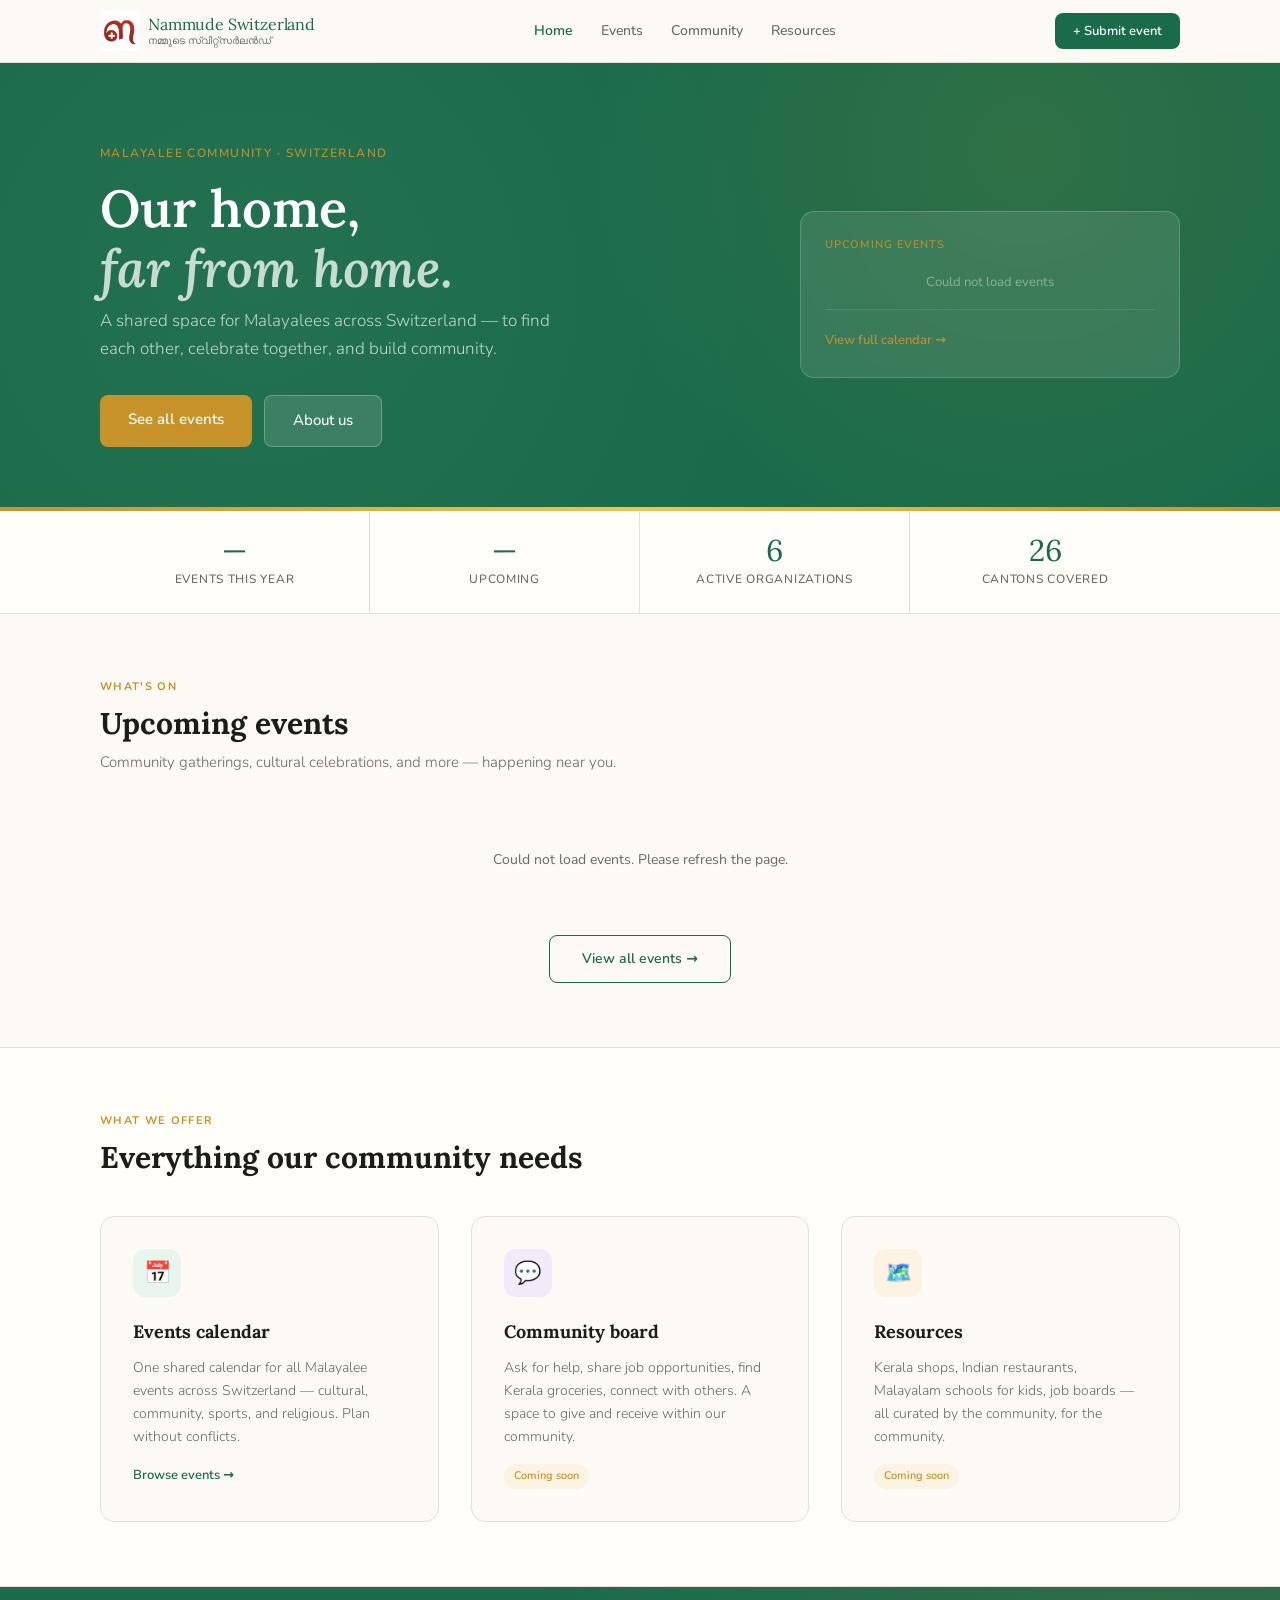
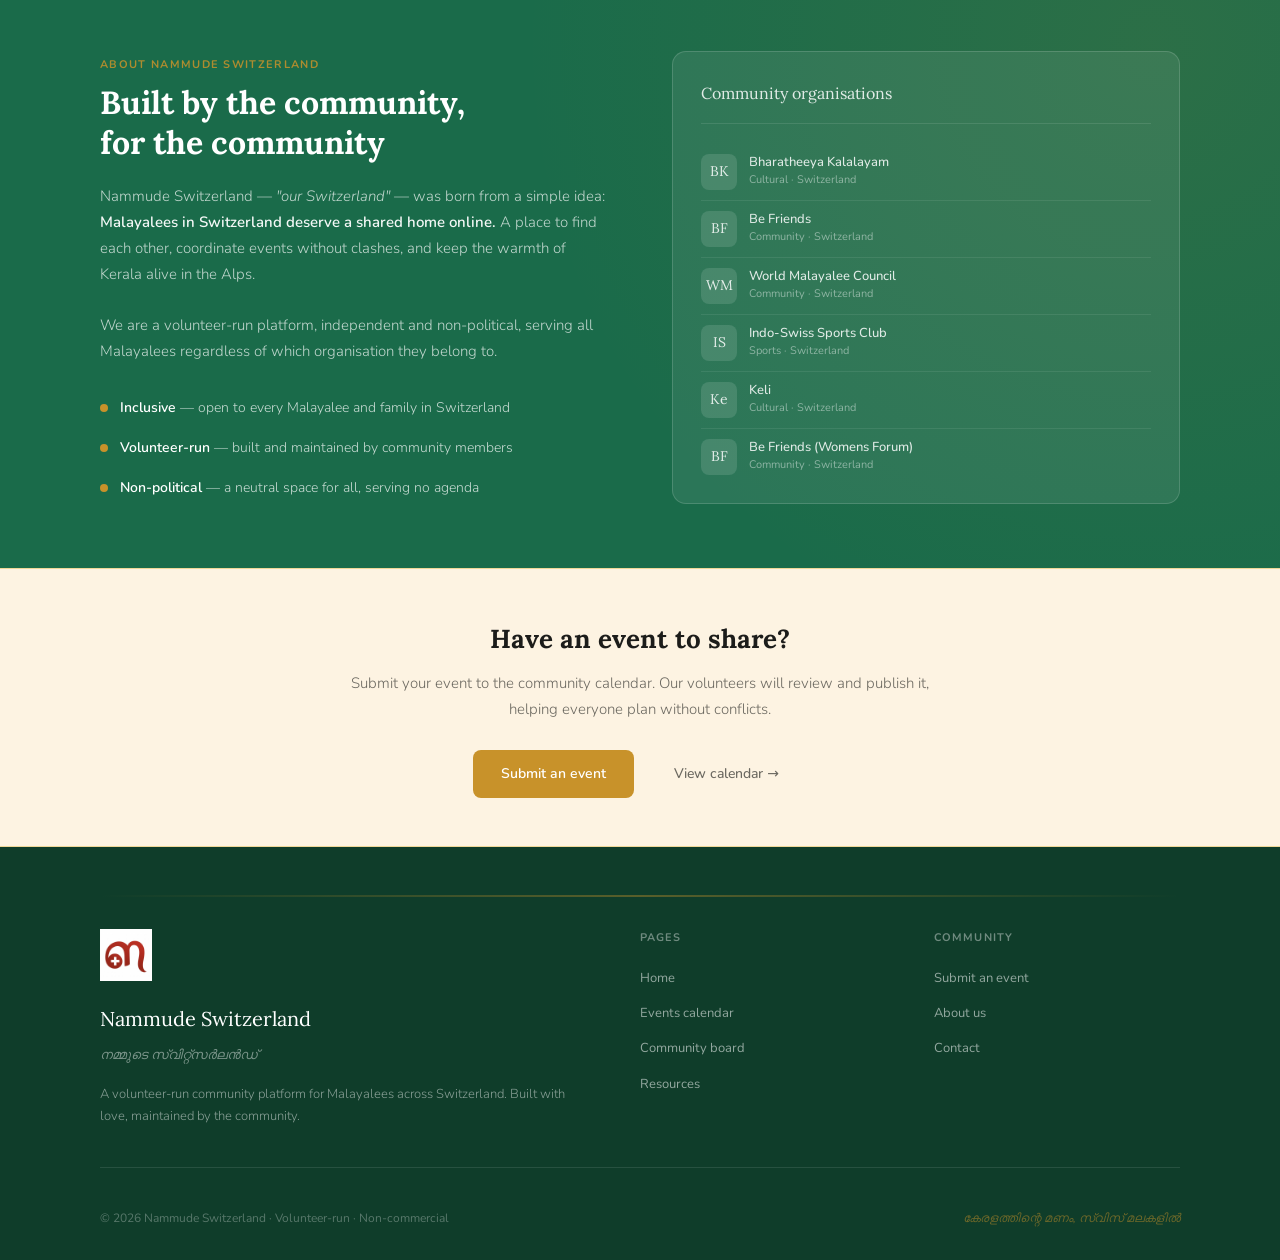
==== index.html @ fc40f3be "Add files via upload" ====
<!DOCTYPE html>
<html lang="en">
<head>
<meta charset="UTF-8">
<meta name="viewport" content="width=device-width, initial-scale=1.0">
<title>Nammude Switzerland — Malayalee Community</title>
<meta name="description" content="A shared home for Malayalees across Switzerland. Events calendar, community board and resources — all in one place.">
<meta name="keywords" content="Malayalee Switzerland, Kerala community Switzerland, Indian events Switzerland, Malayalee events Zurich, Kerala Switzerland, Nammude Switzerland">
<meta name="robots" content="index, follow">
<meta property="og:type" content="website">
<meta property="og:title" content="Nammude Switzerland — Malayalee Community">
<meta property="og:description" content="A shared home for Malayalees across Switzerland. Events, community, and resources.">
<meta property="og:image" content="logo.png">
<meta property="og:site_name" content="Nammude Switzerland">
<meta property="og:url" content="https://nammude-switzerland.netlify.app/">
<link rel="canonical" href="https://nammude-switzerland.netlify.app/">
<meta name="twitter:card" content="summary">
<meta name="twitter:title" content="Nammude Switzerland">
<meta name="twitter:description" content="A shared home for Malayalees across Switzerland.">
<meta name="twitter:image" content="logo.png">
<link rel="icon" type="image/png" href="logo.png">
<link rel="apple-touch-icon" href="logo.png">
<!-- Google tag (gtag.js) -->
<script async src="https://www.googletagmanager.com/gtag/js?id=G-9LV0D0EJVS"></script>
<script>
  window.dataLayer = window.dataLayer || [];
  function gtag(){dataLayer.push(arguments);}
  gtag('js', new Date());
  gtag('config', 'G-9LV0D0EJVS');
</script>
<link rel="preconnect" href="https://fonts.googleapis.com">
<link rel="stylesheet" href="style.css">
<script src="config.js"></script>
<style>
:root {
  --green:        #1a6b4a;
  --green-mid:    #2d9b6a;
  --green-light:  #e8f5ee;
  --green-pale:   #f2faf6;
  --gold:         #c8922a;
  --gold-light:   #fdf3e2;
  --red-kerala:   #b94040;
  --cream:        #fdfaf5;
  --warm-white:   #fffef9;
  --border:       #e4e0d8;
  --text:         #1c1c1a;
  --text-muted:   #6b6860;
  --text-light:   #9a9790;
  --serif:        'Lora', Georgia, serif;
  --sans:         'Nunito', system-ui, sans-serif;
  --shadow-sm:    0 1px 4px rgba(0,0,0,0.07);
  --shadow-md:    0 4px 16px rgba(0,0,0,0.08);
}

*, *::before, *::after { box-sizing: border-box; margin: 0; padding: 0; }

html { scroll-behavior: smooth; }

body {
  font-family: var(--sans);
  font-size: 16px;
  color: var(--text);
  background: var(--cream);
  line-height: 1.7;
  -webkit-font-smoothing: antialiased;
}

/* ── NAV ── */
/* ── HERO ── */
.hero {
  background: var(--green);
  position: relative;
  overflow: hidden;
  padding: 5rem 1.5rem 4rem;
}
.hero::before {
  content: '';
  position: absolute;
  inset: 0;
  background-image:
    radial-gradient(circle at 20% 50%, rgba(255,255,255,0.04) 0%, transparent 50%),
    radial-gradient(circle at 80% 20%, rgba(200,146,42,0.12) 0%, transparent 40%);
  pointer-events: none;
}
/* Decorative kasavu-inspired border */
.hero::after {
  content: '';
  position: absolute;
  bottom: 0; left: 0; right: 0;
  height: 4px;
  background: linear-gradient(90deg, var(--gold) 0%, #f0c060 50%, var(--gold) 100%);
}
.hero-inner {
  max-width: 1080px;
  margin: 0 auto;
  display: grid;
  grid-template-columns: 1fr 380px;
  gap: 3rem;
  align-items: center;
  position: relative;
  z-index: 1;
}
.hero-eyebrow {
  font-size: 12px;
  font-weight: 600;
  letter-spacing: 0.12em;
  text-transform: uppercase;
  color: rgba(200,146,42,0.9);
  margin-bottom: 1rem;
}
.hero-title {
  font-family: var(--serif);
  font-size: clamp(32px, 4.5vw, 52px);
  font-weight: 600;
  color: #fff;
  line-height: 1.15;
  margin-bottom: 0.5rem;
}
.hero-title em {
  font-style: italic;
  color: rgba(255,255,255,0.75);
}
.hero-subtitle {
  font-size: 17px;
  color: rgba(255,255,255,0.72);
  margin-bottom: 2rem;
  max-width: 480px;
  line-height: 1.65;
  font-weight: 300;
}
.hero-actions {
  display: flex;
  gap: 12px;
  flex-wrap: wrap;
}
.btn-primary {
  display: inline-block;
  padding: 12px 28px;
  background: var(--gold);
  color: #fff;
  font-family: var(--sans);
  font-size: 15px;
  font-weight: 600;
  border-radius: 8px;
  text-decoration: none;
  transition: background 0.15s, transform 0.1s;
}
.btn-primary:hover { background: #b07820; transform: translateY(-1px); }
.btn-ghost {
  display: inline-block;
  padding: 12px 28px;
  background: rgba(255,255,255,0.12);
  color: #fff;
  font-family: var(--sans);
  font-size: 15px;
  font-weight: 500;
  border-radius: 8px;
  text-decoration: none;
  border: 1px solid rgba(255,255,255,0.25);
  transition: background 0.15s;
}
.btn-ghost:hover { background: rgba(255,255,255,0.2); }

/* Hero upcoming events card */
.hero-card {
  background: rgba(255,255,255,0.1);
  border: 1px solid rgba(255,255,255,0.18);
  border-radius: 14px;
  padding: 1.5rem;
  backdrop-filter: blur(4px);
}
.hero-card-label {
  font-size: 11px;
  font-weight: 600;
  letter-spacing: 0.1em;
  text-transform: uppercase;
  color: rgba(200,146,42,0.85);
  margin-bottom: 1rem;
}
.mini-event {
  display: flex;
  align-items: center;
  gap: 12px;
  padding: 10px 0;
  border-bottom: 1px solid rgba(255,255,255,0.1);
}
.mini-event:last-child { border-bottom: none; padding-bottom: 0; }
.mini-event:first-of-type { padding-top: 0; }
.mini-date {
  min-width: 40px;
  text-align: center;
  background: rgba(255,255,255,0.15);
  border-radius: 7px;
  padding: 4px;
}
.mini-day {
  font-family: var(--serif);
  font-size: 18px;
  color: #fff;
  line-height: 1;
}
.mini-mon {
  font-size: 10px;
  color: rgba(255,255,255,0.6);
  text-transform: uppercase;
  letter-spacing: 0.04em;
}
.mini-info {}
.mini-name {
  font-size: 13px;
  font-weight: 600;
  color: #fff;
  line-height: 1.3;
}
.mini-org {
  font-size: 11px;
  color: rgba(255,255,255,0.55);
}
.hero-card-footer {
  margin-top: 1rem;
  padding-top: 1rem;
  border-top: 1px solid rgba(255,255,255,0.1);
}
.hero-card-footer a {
  font-size: 13px;
  color: rgba(200,146,42,0.9);
  text-decoration: none;
  font-weight: 600;
}
.hero-card-footer a:hover { color: #f0c060; }

/* ── STATS STRIP ── */
.stats-strip {
  background: var(--warm-white);
  border-bottom: 1px solid var(--border);
}
.stats-inner {
  max-width: 1080px;
  margin: 0 auto;
  display: grid;
  grid-template-columns: repeat(4, 1fr);
  text-align: center;
}
.stat-item {
  padding: 1.5rem 1rem;
  border-right: 1px solid var(--border);
}
.stat-item:last-child { border-right: none; }
.stat-n {
  font-family: var(--serif);
  font-size: 30px;
  color: var(--green);
  line-height: 1;
  margin-bottom: 4px;
}
.stat-l {
  font-size: 12px;
  color: var(--text-muted);
  text-transform: uppercase;
  letter-spacing: 0.06em;
  font-weight: 500;
}

/* ── SECTIONS ── */
.section {
  padding: 4rem 1.5rem;
}
.section-inner {
  max-width: 1080px;
  margin: 0 auto;
}
.section-header {
  margin-bottom: 2.5rem;
}
.section-eyebrow {
  font-size: 11px;
  font-weight: 700;
  letter-spacing: 0.12em;
  text-transform: uppercase;
  color: var(--gold);
  margin-bottom: 8px;
}
.section-title {
  font-family: var(--serif);
  font-size: clamp(22px, 3vw, 30px);
  color: var(--text);
  line-height: 1.25;
  margin-bottom: 8px;
}
.section-desc {
  font-size: 15px;
  color: var(--text-muted);
  max-width: 520px;
  font-weight: 300;
}

/* ── UPCOMING EVENTS ── */
.events-grid {
  display: grid;
  grid-template-columns: repeat(auto-fill, minmax(280px, 1fr));
  gap: 1rem;
  margin-bottom: 2rem;
}
.event-card {
  background: var(--warm-white);
  border: 1px solid var(--border);
  border-radius: 12px;
  padding: 1.25rem;
  display: flex;
  gap: 1rem;
  align-items: flex-start;
  text-decoration: none;
  color: inherit;
  transition: border-color 0.15s, box-shadow 0.15s, transform 0.15s;
  animation: fadeUp 0.5s ease both;
}
.event-card:hover {
  border-color: #b8d4c4;
  box-shadow: var(--shadow-md);
  transform: translateY(-2px);
}
@keyframes fadeUp {
  from { opacity: 0; transform: translateY(12px); }
  to   { opacity: 1; transform: translateY(0); }
}
.event-card:nth-child(2) { animation-delay: 0.08s; }
.event-card:nth-child(3) { animation-delay: 0.16s; }
.event-card:nth-child(4) { animation-delay: 0.24s; }
.event-card:nth-child(5) { animation-delay: 0.32s; }
.event-card:nth-child(6) { animation-delay: 0.40s; }

.ev-date-box {
  min-width: 48px;
  text-align: center;
  background: var(--green-light);
  border-radius: 8px;
  padding: 6px 4px;
}
.ev-day {
  font-family: var(--serif);
  font-size: 22px;
  color: var(--green);
  line-height: 1;
}
.ev-mon {
  font-size: 10px;
  color: var(--green);
  text-transform: uppercase;
  letter-spacing: 0.04em;
  margin-top: 2px;
  opacity: 0.75;
}
.ev-body {}
.ev-name {
  font-size: 14px;
  font-weight: 600;
  color: var(--text);
  line-height: 1.35;
  margin-bottom: 3px;
}
.ev-org {
  font-size: 12px;
  color: var(--text-muted);
  margin-bottom: 8px;
}
.ev-badge {
  display: inline-block;
  padding: 2px 8px;
  border-radius: 999px;
  font-size: 11px;
  font-weight: 500;
}
.b-community { background: #e8f5ee; color: #1a6b4a; }
.b-cultural  { background: #f2eaf8; color: #6c3483; }
.b-religious { background: #fdf3e2; color: #c8922a; }
.b-sports    { background: #e8f0f8; color: #1a5276; }
.b-holiday   { background: #fdecea; color: #c0392b; }
.b-information { background: #f4f4f2; color: #5a5a5a; }

.events-loading {
  grid-column: 1/-1;
  text-align: center;
  padding: 2rem;
  color: var(--text-muted);
  font-size: 14px;
}
.spinner {
  width: 24px; height: 24px;
  border: 2px solid var(--border);
  border-top-color: var(--green);
  border-radius: 50%;
  animation: spin 0.7s linear infinite;
  margin: 0 auto 0.75rem;
}
@keyframes spin { to { transform: rotate(360deg); } }

.view-all-wrap { text-align: center; }
.btn-outline {
  display: inline-block;
  padding: 11px 32px;
  border: 1.5px solid var(--green);
  color: var(--green);
  font-family: var(--sans);
  font-size: 14px;
  font-weight: 600;
  border-radius: 8px;
  text-decoration: none;
  transition: background 0.15s, color 0.15s;
}
.btn-outline:hover { background: var(--green); color: #fff; }

/* ── FEATURES ── */
.features-section {
  background: var(--warm-white);
  border-top: 1px solid var(--border);
  border-bottom: 1px solid var(--border);
}
.features-grid {
  display: grid;
  grid-template-columns: repeat(3, 1fr);
  gap: 2rem;
}
.feature-card {
  padding: 2rem;
  border-radius: 14px;
  background: var(--cream);
  border: 1px solid var(--border);
  transition: box-shadow 0.2s, transform 0.2s;
}
.feature-card:hover {
  box-shadow: var(--shadow-md);
  transform: translateY(-3px);
}
.feature-icon {
  width: 48px; height: 48px;
  border-radius: 12px;
  display: flex;
  align-items: center;
  justify-content: center;
  margin-bottom: 1.25rem;
  font-size: 22px;
}
.fi-green  { background: var(--green-light); }
.fi-gold   { background: var(--gold-light); }
.fi-purple { background: #f2eaf8; }
.feature-title {
  font-family: var(--serif);
  font-size: 18px;
  color: var(--text);
  margin-bottom: 8px;
}
.feature-desc {
  font-size: 14px;
  color: var(--text-muted);
  line-height: 1.65;
  font-weight: 300;
}
.feature-link {
  display: inline-block;
  margin-top: 1rem;
  font-size: 13px;
  font-weight: 600;
  color: var(--green);
  text-decoration: none;
}
.feature-link:hover { text-decoration: underline; }
.feature-tag {
  display: inline-block;
  margin-top: 1rem;
  padding: 3px 10px;
  background: var(--gold-light);
  color: var(--gold);
  border-radius: 999px;
  font-size: 11px;
  font-weight: 600;
}

/* ── ABOUT ── */
.about-section {
  background: var(--green);
  position: relative;
  overflow: hidden;
}
.about-section::before {
  content: '';
  position: absolute;
  inset: 0;
  background-image: radial-gradient(circle at 90% 10%, rgba(200,146,42,0.1) 0%, transparent 50%);
  pointer-events: none;
}
.about-inner {
  max-width: 1080px;
  margin: 0 auto;
  display: grid;
  grid-template-columns: 1fr 1fr;
  gap: 4rem;
  align-items: center;
  position: relative;
  z-index: 1;
}
.about-text .section-eyebrow { color: rgba(200,146,42,0.85); }
.about-title {
  font-family: var(--serif);
  font-size: clamp(22px, 3vw, 32px);
  color: #fff;
  line-height: 1.25;
  margin-bottom: 1.25rem;
}
.about-body {
  font-size: 15px;
  color: rgba(255,255,255,0.72);
  line-height: 1.75;
  font-weight: 300;
  margin-bottom: 2rem;
}
.about-body strong { color: rgba(255,255,255,0.95); font-weight: 600; }

/* Values */
.values-list { display: flex; flex-direction: column; gap: 1rem; }
.value-item {
  display: flex;
  gap: 12px;
  align-items: flex-start;
}
.value-dot {
  width: 8px; height: 8px;
  border-radius: 50%;
  background: var(--gold);
  margin-top: 8px;
  flex-shrink: 0;
}
.value-text {
  font-size: 14px;
  color: rgba(255,255,255,0.75);
  font-weight: 300;
}
.value-text strong { color: #fff; font-weight: 600; }

/* Orgs */
.orgs-card {
  background: rgba(255,255,255,0.08);
  border: 1px solid rgba(255,255,255,0.15);
  border-radius: 14px;
  padding: 1.75rem;
}
.orgs-title {
  font-family: var(--serif);
  font-size: 16px;
  color: rgba(255,255,255,0.85);
  margin-bottom: 1.25rem;
  padding-bottom: 1rem;
  border-bottom: 1px solid rgba(255,255,255,0.1);
}
.org-item {
  display: flex;
  align-items: center;
  gap: 12px;
  padding: 10px 0;
  border-bottom: 1px solid rgba(255,255,255,0.08);
}
.org-item:last-child { border-bottom: none; padding-bottom: 0; }
.org-initial {
  width: 36px; height: 36px;
  border-radius: 8px;
  background: rgba(255,255,255,0.12);
  display: flex;
  align-items: center;
  justify-content: center;
  font-family: var(--serif);
  font-size: 14px;
  color: rgba(255,255,255,0.85);
  flex-shrink: 0;
}
.org-name {
  font-size: 13px;
  font-weight: 500;
  color: rgba(255,255,255,0.85);
  line-height: 1.3;
}
.org-type {
  font-size: 11px;
  color: rgba(255,255,255,0.45);
}

/* ── SUBMIT CTA ── */
.cta-section {
  background: var(--gold-light);
  border-top: 1px solid #f0d898;
  border-bottom: 1px solid #f0d898;
  padding: 3rem 1.5rem;
  text-align: center;
}
.cta-inner { max-width: 600px; margin: 0 auto; }
.cta-title {
  font-family: var(--serif);
  font-size: clamp(20px, 2.5vw, 26px);
  color: var(--text);
  margin-bottom: 10px;
}
.cta-desc {
  font-size: 15px;
  color: var(--text-muted);
  margin-bottom: 1.75rem;
  font-weight: 300;
}
.cta-actions { display: flex; gap: 12px; justify-content: center; flex-wrap: wrap; }
.btn-gold {
  display: inline-block;
  padding: 12px 28px;
  background: var(--gold);
  color: #fff;
  font-size: 14px;
  font-weight: 600;
  border-radius: 8px;
  text-decoration: none;
  transition: background 0.15s;
}
.btn-gold:hover { background: #b07820; }
.btn-text {
  display: inline-flex;
  align-items: center;
  padding: 12px 28px;
  color: var(--text-muted);
  font-size: 14px;
  font-weight: 500;
  text-decoration: none;
  border-radius: 8px;
  transition: color 0.15s;
}
.btn-text:hover { color: var(--green); }

/* ── FOOTER ── */
.footer {
  background: #0f3d2a;
  color: rgba(255,255,255,0.6);
  padding: 3rem 1.5rem 2rem;
}
.footer-inner {
  max-width: 1080px;
  margin: 0 auto;
}
.footer-top {
  display: grid;
  grid-template-columns: 2fr 1fr 1fr;
  gap: 3rem;
  margin-bottom: 2.5rem;
  padding-bottom: 2.5rem;
  border-bottom: 1px solid rgba(255,255,255,0.1);
}
.footer-brand-name {
  font-family: var(--serif);
  font-size: 20px;
  color: #fff;
  margin-bottom: 8px;
}
.footer-brand-tagline {
  font-size: 13px;
  color: rgba(255,255,255,0.45);
  font-weight: 300;
  margin-bottom: 1rem;
  font-style: italic;
}
.footer-brand-desc {
  font-size: 13px;
  color: rgba(255,255,255,0.5);
  line-height: 1.7;
  font-weight: 300;
}
.footer-col-title {
  font-size: 11px;
  font-weight: 700;
  letter-spacing: 0.1em;
  text-transform: uppercase;
  color: rgba(255,255,255,0.4);
  margin-bottom: 1rem;
}
.footer-links { list-style: none; }
.footer-links li { margin-bottom: 8px; }
.footer-links a {
  font-size: 13px;
  color: rgba(255,255,255,0.55);
  text-decoration: none;
  transition: color 0.15s;
}
.footer-links a:hover { color: #fff; }
.footer-bottom {
  display: flex;
  align-items: center;
  justify-content: space-between;
  flex-wrap: wrap;
  gap: 1rem;
}
.footer-copy { font-size: 12px; color: rgba(255,255,255,0.3); }
.footer-gold-line {
  height: 2px;
  background: linear-gradient(90deg, transparent, var(--gold), transparent);
  margin-bottom: 2rem;
  opacity: 0.4;
}
.kasavu-text {
  font-size: 12px;
  color: rgba(200,146,42,0.5);
  font-style: italic;
}

/* ── RESPONSIVE ── */
@media (max-width: 860px) {
  .hero-inner { grid-template-columns: 1fr; }
  .hero-card { display: none; }
  .features-grid { grid-template-columns: 1fr; gap: 1rem; }
  .about-inner { grid-template-columns: 1fr; gap: 2rem; }
  .footer-top { grid-template-columns: 1fr 1fr; }
  .stats-inner { grid-template-columns: repeat(2,1fr); }
  .stat-item:nth-child(2) { border-right: none; }
  .stat-item:nth-child(3) { border-top: 1px solid var(--border); }
  .stat-item:nth-child(4) { border-top: 1px solid var(--border); border-right: none; }
  .events-grid { grid-template-columns: 1fr; }
}

@media (max-width: 560px) {
  /* Nav */
  .nav-links { display: none; }
  .nav-brand-sub { display: none; }
  .nav-cta { padding: 6px 12px; font-size: 12px; }

  /* Hero */
  .hero { padding: 3rem 1rem 2.5rem; }
  .hero-title { font-size: 30px; }
  .hero-subtitle { font-size: 15px; }
  .hero-actions { flex-direction: column; }
  .btn-primary, .btn-ghost { text-align: center; }

  /* Stats */
  .stats-inner { grid-template-columns: repeat(2,1fr); }

  /* Section padding */
  .section { padding: 2.5rem 1rem; }
  .section-title { font-size: 22px; }

  /* Features */
  .feature-card { padding: 1.25rem; }

  /* About */
  .about-section { padding: 2.5rem 1rem; }
  .about-title { font-size: 22px; }
  .orgs-card { padding: 1.25rem; }

  /* CTA */
  .cta-section { padding: 2rem 1rem; }
  .cta-actions { flex-direction: column; align-items: stretch; text-align: center; }

  /* Footer */
  .footer-top { grid-template-columns: 1fr; gap: 1.5rem; }
  .footer { padding: 2rem 1rem 1.5rem; }
  .footer-bottom { flex-direction: column; text-align: center; gap: 0.5rem; }

  /* Event cards on home */
  .event-card { padding: 0.85rem; }
  .ev-day { font-size: 18px; }

  /* Nav brand */
  .nav-brand-main { font-size: 15px; }
}

@media (max-width: 400px) {
  .hero-title { font-size: 26px; }
  .stat-n { font-size: 24px; }
}
</style>
</head>
<body>

<!-- Nav -->
<nav class="nav">
  <div class="nav-inner">
    <a href="index.html" class="nav-brand">
      <img src="logo.png" alt="Nammude Switzerland" class="nav-logo">
      <div class="nav-brand-text">
        <span class="nav-brand-main">Nammude Switzerland</span>
        <span class="nav-brand-sub">നമ്മുടെ സ്വിറ്റ്സർലൻഡ്</span>
      </div>
    </a>
    <ul class="nav-links">
      <li><a href="index.html" class="active">Home</a></li>
      <li><a href="malayalee-ch-events.html">Events</a></li>
      <li><a href="#">Community</a></li>
      <li><a href="#">Resources</a></li>
    </ul>
    <a href="malayalee-ch-events.html" class="nav-cta">+ Submit event</a>
  </div>
</nav>

<!-- Hero -->
<section class="hero">
  <div class="hero-inner">
    <div class="hero-text">
      <div class="hero-eyebrow">Malayalee Community · Switzerland</div>
      <h1 class="hero-title">Our home,<br><em>far from home.</em></h1>
      <p class="hero-subtitle">A shared space for Malayalees across Switzerland — to find each other, celebrate together, and build community.</p>
      <div class="hero-actions">
        <a href="malayalee-ch-events.html" class="btn-primary">See all events</a>
        <a href="#about" class="btn-ghost">About us</a>
      </div>
    </div>
    <div class="hero-card">
      <div class="hero-card-label">Upcoming events</div>
      <div id="hero-events">
        <div style="text-align:center;padding:1rem 0;">
          <div class="spinner" style="border-color:rgba(255,255,255,0.2);border-top-color:rgba(255,255,255,0.8);"></div>
        </div>
      </div>
      <div class="hero-card-footer">
        <a href="malayalee-ch-events.html">View full calendar →</a>
      </div>
    </div>
  </div>
</section>

<!-- Stats -->
<div class="stats-strip">
  <div class="stats-inner">
    <div class="stat-item">
      <div class="stat-n" id="s-total">—</div>
      <div class="stat-l">Events this year</div>
    </div>
    <div class="stat-item">
      <div class="stat-n" id="s-upcoming">—</div>
      <div class="stat-l">Upcoming</div>
    </div>
    <div class="stat-item">
      <div class="stat-n">6</div>
      <div class="stat-l">Active organizations</div>
    </div>
    <div class="stat-item">
      <div class="stat-n">26</div>
      <div class="stat-l">Cantons covered</div>
    </div>
  </div>
</div>

<!-- Upcoming Events -->
<section class="section">
  <div class="section-inner">
    <div class="section-header">
      <div class="section-eyebrow">What's on</div>
      <h2 class="section-title">Upcoming events</h2>
      <p class="section-desc">Community gatherings, cultural celebrations, and more — happening near you.</p>
    </div>
    <div class="events-grid" id="events-grid">
      <div class="events-loading">
        <div class="spinner"></div>
        Loading events…
      </div>
    </div>
    <div class="view-all-wrap">
      <a href="malayalee-ch-events.html" class="btn-outline">View all events →</a>
    </div>
  </div>
</section>

<!-- Features -->
<section class="section features-section">
  <div class="section-inner">
    <div class="section-header">
      <div class="section-eyebrow">What we offer</div>
      <h2 class="section-title">Everything our community needs</h2>
    </div>
    <div class="features-grid">
      <div class="feature-card">
        <div class="feature-icon fi-green">📅</div>
        <h3 class="feature-title">Events calendar</h3>
        <p class="feature-desc">One shared calendar for all Malayalee events across Switzerland — cultural, community, sports, and religious. Plan without conflicts.</p>
        <a href="malayalee-ch-events.html" class="feature-link">Browse events →</a>
      </div>
      <div class="feature-card">
        <div class="feature-icon fi-purple">💬</div>
        <h3 class="feature-title">Community board</h3>
        <p class="feature-desc">Ask for help, share job opportunities, find Kerala groceries, connect with others. A space to give and receive within our community.</p>
        <span class="feature-tag">Coming soon</span>
      </div>
      <div class="feature-card">
        <div class="feature-icon fi-gold">🗺️</div>
        <h3 class="feature-title">Resources</h3>
        <p class="feature-desc">Kerala shops, Indian restaurants, Malayalam schools for kids, job boards — all curated by the community, for the community.</p>
        <span class="feature-tag">Coming soon</span>
      </div>
    </div>
  </div>
</section>

<!-- About -->
<section class="section about-section" id="about">
  <div class="about-inner">
    <div class="about-text">
      <div class="section-eyebrow">About Nammude Switzerland</div>
      <h2 class="about-title">Built by the community,<br>for the community</h2>
      <p class="about-body">
        Nammude Switzerland — <em>"our Switzerland"</em> — was born from a simple idea: <strong>Malayalees in Switzerland deserve a shared home online.</strong> A place to find each other, coordinate events without clashes, and keep the warmth of Kerala alive in the Alps.
      </p>
      <p class="about-body" style="margin-top:-0.5rem;">
        We are a volunteer-run platform, independent and non-political, serving all Malayalees regardless of which organisation they belong to.
      </p>
      <div class="values-list">
        <div class="value-item">
          <div class="value-dot"></div>
          <div class="value-text"><strong>Inclusive</strong> — open to every Malayalee and family in Switzerland</div>
        </div>
        <div class="value-item">
          <div class="value-dot"></div>
          <div class="value-text"><strong>Volunteer-run</strong> — built and maintained by community members</div>
        </div>
        <div class="value-item">
          <div class="value-dot"></div>
          <div class="value-text"><strong>Non-political</strong> — a neutral space for all, serving no agenda</div>
        </div>
      </div>
    </div>
    <div class="orgs-card">
      <div class="orgs-title">Community organisations</div>
      <div class="org-item">
        <div class="org-initial">BK</div>
        <div>
          <div class="org-name">Bharatheeya Kalalayam</div>
          <div class="org-type">Cultural · Switzerland</div>
        </div>
      </div>
      <div class="org-item">
        <div class="org-initial">BF</div>
        <div>
          <div class="org-name">Be Friends</div>
          <div class="org-type">Community · Switzerland</div>
        </div>
      </div>
      <div class="org-item">
        <div class="org-initial">WM</div>
        <div>
          <div class="org-name">World Malayalee Council</div>
          <div class="org-type">Community · Switzerland</div>
        </div>
      </div>
      <div class="org-item">
        <div class="org-initial">IS</div>
        <div>
          <div class="org-name">Indo-Swiss Sports Club</div>
          <div class="org-type">Sports · Switzerland</div>
        </div>
      </div>
      <div class="org-item">
        <div class="org-initial">Ke</div>
        <div>
          <div class="org-name">Keli</div>
          <div class="org-type">Cultural · Switzerland</div>
        </div>
      </div>
      <div class="org-item">
        <div class="org-initial">BF</div>
        <div>
          <div class="org-name">Be Friends (Womens Forum)</div>
          <div class="org-type">Community · Switzerland</div>
        </div>
      </div>
    </div>
  </div>
</section>

<!-- Submit CTA -->
<section class="cta-section">
  <div class="cta-inner">
    <h2 class="cta-title">Have an event to share?</h2>
    <p class="cta-desc">Submit your event to the community calendar. Our volunteers will review and publish it, helping everyone plan without conflicts.</p>
    <div class="cta-actions">
      <a href="malayalee-ch-events.html" class="btn-gold">Submit an event</a>
      <a href="malayalee-ch-events.html" class="btn-text">View calendar →</a>
    </div>
  </div>
</section>

<!-- Footer -->
<footer class="footer">
  <div class="footer-inner">
    <div class="footer-gold-line"></div>
    <div class="footer-top">
      <div>
        <img src="logo.png" alt="Nammude Switzerland" class="footer-logo">
        <div class="footer-brand-name">Nammude Switzerland</div>
        <div class="footer-brand-tagline">നമ്മുടെ സ്വിറ്റ്സർലൻഡ്</div>
        <p class="footer-brand-desc">A volunteer-run community platform for Malayalees across Switzerland. Built with love, maintained by the community.</p>
      </div>
      <div>
        <div class="footer-col-title">Pages</div>
        <ul class="footer-links">
          <li><a href="index.html">Home</a></li>
          <li><a href="malayalee-ch-events.html">Events calendar</a></li>
          <li><a href="#">Community board</a></li>
          <li><a href="#">Resources</a></li>
        </ul>
      </div>
      <div>
        <div class="footer-col-title">Community</div>
        <ul class="footer-links">
          <li><a href="malayalee-ch-events.html">Submit an event</a></li>
          <li><a href="#about">About us</a></li>
          <li><a href="#">Contact</a></li>
        </ul>
      </div>
    </div>
    <div class="footer-bottom">
      <span class="footer-copy">© 2026 Nammude Switzerland · Volunteer-run · Non-commercial</span>
      <span class="kasavu-text">കേരളത്തിന്റെ മണം, സ്വിസ് മലകളിൽ</span>
    </div>
  </div>
</footer>

<script>
const SHEET_ID   = CONFIG.SHEET_ID;
const SHEET_NAME = CONFIG.SHEET_NAME;
const CSV_URL    = `https://docs.google.com/spreadsheets/d/${SHEET_ID}/export?format=csv&sheet=${encodeURIComponent(SHEET_NAME)}`;
const TODAY      = new Date().toISOString().split('T')[0];
const THIS_YEAR  = new Date().getFullYear().toString();

const CAT_CLASS = {
  Holiday:'b-holiday', Community:'b-community', Cultural:'b-cultural',
  Religious:'b-religious', Sports:'b-sports', Information:'b-information'
};
const MONTHS = ['Jan','Feb','Mar','Apr','May','Jun','Jul','Aug','Sep','Oct','Nov','Dec'];

function parseDate(str) {
  if (!str) return '';
  const p = str.trim().split('.');
  if (p.length === 3) return `${p[2]}-${p[1].padStart(2,'0')}-${p[0].padStart(2,'0')}`;
  return str.trim();
}
function parseCSV(text) {
  const lines = text.trim().split('\n');
  const headers = splitLine(lines[0]);
  return lines.slice(1).map(line => {
    const vals = splitLine(line);
    const obj = {};
    headers.forEach((h,i) => obj[h.replace(/^"|"$/g,'').trim()] = (vals[i]||'').replace(/^"|"$/g,'').trim());
    return obj;
  });
}
function splitLine(line) {
  const r=[]; let c='',q=false;
  for(let i=0;i<line.length;i++){
    if(line[i]==='"'){q=!q;}
    else if(line[i]===','&&!q){r.push(c);c='';}
    else{c+=line[i];}
  }
  r.push(c); return r;
}

async function loadEvents() {
  try {
    const res  = await fetch(CSV_URL);
    const text = await res.text();
    const rows = parseCSV(text);
    const events = rows.map(r => {
      const start = parseDate(r['Start Date']);
      if (!start) return null;
      return {
        start,
        year:  start.split('-')[0],
        cat:   r['Category'] || '',
        org:   r['Organizer / Org Name'] || '',
        name:  r['Event Name'] || '',
        type:  r['Type'] || '',
        vis:   r['Visibility'] || 'Public',
      };
    }).filter(Boolean);

    const thisYear  = events.filter(e => e.year === THIS_YEAR);
    const upcoming  = thisYear.filter(e => e.start >= TODAY && e.cat !== 'Holiday').slice(0, 6);

    // Stats
    document.getElementById('s-total').textContent    = thisYear.length;
    document.getElementById('s-upcoming').textContent = thisYear.filter(e => e.start >= TODAY).length;

    // Hero card (next 4)
    const heroEvs = upcoming.slice(0, 3);
    document.getElementById('hero-events').innerHTML = heroEvs.length
      ? heroEvs.map(e => {
          const d = new Date(e.start+'T00:00:00');
          return `<div class="mini-event">
            <div class="mini-date">
              <div class="mini-day">${d.getDate()}</div>
              <div class="mini-mon">${MONTHS[d.getMonth()]}</div>
            </div>
            <div class="mini-info">
              <div class="mini-name">${e.name}</div>
              <div class="mini-org">${e.org||e.type}</div>
            </div>
          </div>`;
        }).join('')
      : '<p style="font-size:13px;color:rgba(255,255,255,0.5);text-align:center;padding:1rem 0;">No upcoming events</p>';

    // Events grid (next 6)
    document.getElementById('events-grid').innerHTML = upcoming.length
      ? upcoming.map((e,i) => {
          const d = new Date(e.start+'T00:00:00');
          const orgLabel = e.org || e.type;
          return `<a href="malayalee-ch-events.html" class="event-card" style="animation-delay:${i*0.08}s">
            <div class="ev-date-box">
              <div class="ev-day">${d.getDate()}</div>
              <div class="ev-mon">${MONTHS[d.getMonth()]}</div>
            </div>
            <div class="ev-body">
              <div class="ev-name">${e.name}</div>
              <div class="ev-org">${orgLabel}</div>
              <span class="ev-badge ${CAT_CLASS[e.cat]||'b-information'}">${e.cat}</span>
            </div>
          </a>`;
        }).join('')
      : '<p style="color:var(--text-muted);font-size:14px;grid-column:1/-1;text-align:center;padding:2rem;">No upcoming events found.</p>';

  } catch(err) {
    document.getElementById('events-grid').innerHTML =
      '<p style="color:var(--text-muted);font-size:14px;grid-column:1/-1;text-align:center;padding:2rem;">Could not load events. Please refresh the page.</p>';
    document.getElementById('hero-events').innerHTML =
      '<p style="font-size:13px;color:rgba(255,255,255,0.4);text-align:center;">Could not load events</p>';
  }
}

loadEvents();
</script>
</body>
</html>
---- style.css ----
/* ─── Nammude Switzerland — Shared Styles ──────────────────────────────────── */

@import url('https://fonts.googleapis.com/css2?family=Lora:ital,wght@0,400;0,600;1,400&family=Nunito:wght@300;400;500;600&display=swap');

:root {
  /* ── Brand colors ── */
  --green:        #1a6b4a;
  --green-mid:    #2d9b6a;
  --green-light:  #e8f5ee;
  --green-pale:   #f2faf6;
  --gold:         #c8922a;
  --gold-light:   #fdf3e2;

  /* ── Neutrals ── */
  --cream:        #fdfaf5;
  --warm-white:   #fffef9;
  --border:       #e4e0d8;
  --text:         #1c1c1a;
  --text-muted:   #6b6860;
  --text-light:   #9a9790;

  /* ── Semantic badge colors ── */
  --purple:       #6c3483;
  --purple-light: #f2eaf8;
  --blue:         #1a5276;
  --blue-light:   #e8f0f8;
  --red:          #c0392b;
  --red-light:    #fdecea;
  --gray:         #5a5a5a;
  --gray-light:   #f4f4f2;

  /* ── Typography ── */
  --serif:        'Lora', Georgia, serif;
  --sans:         'Nunito', system-ui, sans-serif;

  /* ── Layout ── */
  --radius:       10px;
  --shadow-sm:    0 1px 4px rgba(0,0,0,0.07);
  --shadow-md:    0 4px 16px rgba(0,0,0,0.08);
}

/* ── Base reset ── */
*, *::before, *::after { box-sizing: border-box; margin: 0; padding: 0; }
html { scroll-behavior: smooth; }
body {
  font-family: var(--sans);
  font-size: 15px;
  color: var(--text);
  background: var(--cream);
  line-height: 1.7;
  -webkit-font-smoothing: antialiased;
}
a { text-decoration: none; color: inherit; }

/* ── Shared nav ── */
.nav {
  position: sticky; top: 0; z-index: 50;
  background: rgba(253,250,245,0.96);
  backdrop-filter: blur(8px);
  border-bottom: 1px solid var(--border);
  padding: 0 1.5rem;
}
.nav-inner {
  max-width: 1080px; margin: 0 auto;
  height: 62px;
  display: flex;
  align-items: center;
  justify-content: space-between;
  gap: 1.5rem;
  flex-wrap: nowrap;
}
.nav-logo {
  height: 40px;
  width: 40px;
  object-fit: contain;
  display: block;
  flex-shrink: 0;
}
.nav-brand {
  display: flex;
  align-items: center;
  gap: 8px;
  text-decoration: none;
  flex-shrink: 0;
}
.nav-brand-text {
  display: flex;
  flex-direction: column;
  justify-content: center;
  gap: 0;
}
.nav-brand-main {
  font-family: var(--serif);
  font-size: 16px;
  color: var(--green);
  letter-spacing: -0.01em;
  line-height: 1.2;
  white-space: nowrap;
}
.nav-brand-sub {
  font-size: 10px;
  color: var(--text-muted);
  font-weight: 300;
  line-height: 1.2;
  white-space: nowrap;
}
.nav-links { display: flex; gap: 2px; list-style: none; }
.nav-links a {
  display: block; padding: 6px 13px;
  font-size: 14px; font-weight: 500;
  color: var(--text-muted);
  border-radius: 6px;
  transition: background 0.15s, color 0.15s;
}
.nav-links a:hover { background: var(--green-light); color: var(--green); }
.nav-links a.active { color: var(--green); font-weight: 600; }
.nav-cta {
  display: inline-block; padding: 7px 18px;
  background: var(--green); color: #fff !important;
  border-radius: 8px; font-size: 13px; font-weight: 600;
  border: none; cursor: pointer;
  transition: background 0.15s;
}
.nav-cta:hover { background: var(--green-mid) !important; color: #fff; }

/* ── Shared footer ── */
.site-footer {
  background: #0f3d2a;
  border-top: 3px solid var(--green);
  padding: 2.5rem 1.5rem 2rem;
  color: rgba(255,255,255,0.5);
  font-size: 13px;
}
.footer-inner { max-width: 1080px; margin: 0 auto; }
.footer-top {
  display: grid; grid-template-columns: 2fr 1fr 1fr;
  gap: 3rem; margin-bottom: 2rem;
  padding-bottom: 2rem;
  border-bottom: 1px solid rgba(255,255,255,0.1);
}
.footer-logo { height: 52px; width: auto; margin-bottom: 12px; }
.footer-brand-name { font-family: var(--serif); font-size: 18px; color: #fff; margin-bottom: 4px; }
.footer-brand-tagline { font-size: 13px; color: rgba(255,255,255,0.4); font-weight: 300; font-style: italic; margin-bottom: 10px; }
.footer-brand-desc { font-size: 13px; color: rgba(255,255,255,0.45); line-height: 1.7; font-weight: 300; }
.footer-col-title { font-size: 11px; font-weight: 700; letter-spacing: 0.1em; text-transform: uppercase; color: rgba(255,255,255,0.35); margin-bottom: 1rem; }
.footer-links { list-style: none; }
.footer-links li { margin-bottom: 8px; }
.footer-links a { font-size: 13px; color: rgba(255,255,255,0.5); transition: color 0.15s; }
.footer-links a:hover { color: #fff; }
.footer-bottom { display: flex; align-items: center; justify-content: space-between; flex-wrap: wrap; gap: 1rem; }
.footer-copy { font-size: 12px; color: rgba(255,255,255,0.25); }
.footer-tagline { font-size: 12px; color: rgba(200,146,42,0.5); font-style: italic; }

/* ── Shared badges ── */
.badge { display: inline-block; padding: 2px 8px; border-radius: 999px; font-size: 11px; font-weight: 500; }
.b-holiday     { background: #fdecea;   color: #c0392b; }
.b-community   { background: #e8f5ee;   color: #1a6b4a; }
.b-cultural    { background: #f2eaf8;   color: #6c3483; }
.b-religious   { background: #fdf3e2;   color: #c8922a; }
.b-sports      { background: #e8f0f8;   color: #1a5276; }
.b-information { background: #f4f4f2;   color: #5a5a5a; }
.b-public      { background: #e8f5ee;   color: #1a6b4a; }
.b-members     { background: #f2eaf8;   color: #6c3483; }
.b-private     { background: #fdf3e2;   color: #c8922a; }
.b-govt        { background: #e8f0f8;   color: #1a5276; }
.b-multiday    { background: #fff3cd;   color: #856404; }

/* ── Shared spinner & animations ── */
.spinner {
  width: 26px; height: 26px;
  border: 2.5px solid var(--border);
  border-top-color: var(--green);
  border-radius: 50%;
  animation: spin 0.7s linear infinite;
  margin: 0 auto 0.75rem;
}
@keyframes spin { to { transform: rotate(360deg); } }
@keyframes fadeUp {
  from { opacity: 0; transform: translateY(10px); }
  to   { opacity: 1; transform: translateY(0); }
}

/* ── Responsive nav & footer ── */
@media (max-width: 860px) {
  .footer-top { grid-template-columns: 1fr 1fr; }
}
@media (max-width: 600px) {
  .nav-links { display: none; }
  .nav-brand-sub { display: none; }
  .nav-cta { padding: 6px 12px; font-size: 12px; }
  .nav-brand-main { font-size: 15px; }
  .footer-top { grid-template-columns: 1fr; gap: 1.5rem; }
  .footer-bottom { flex-direction: column; text-align: center; }
}
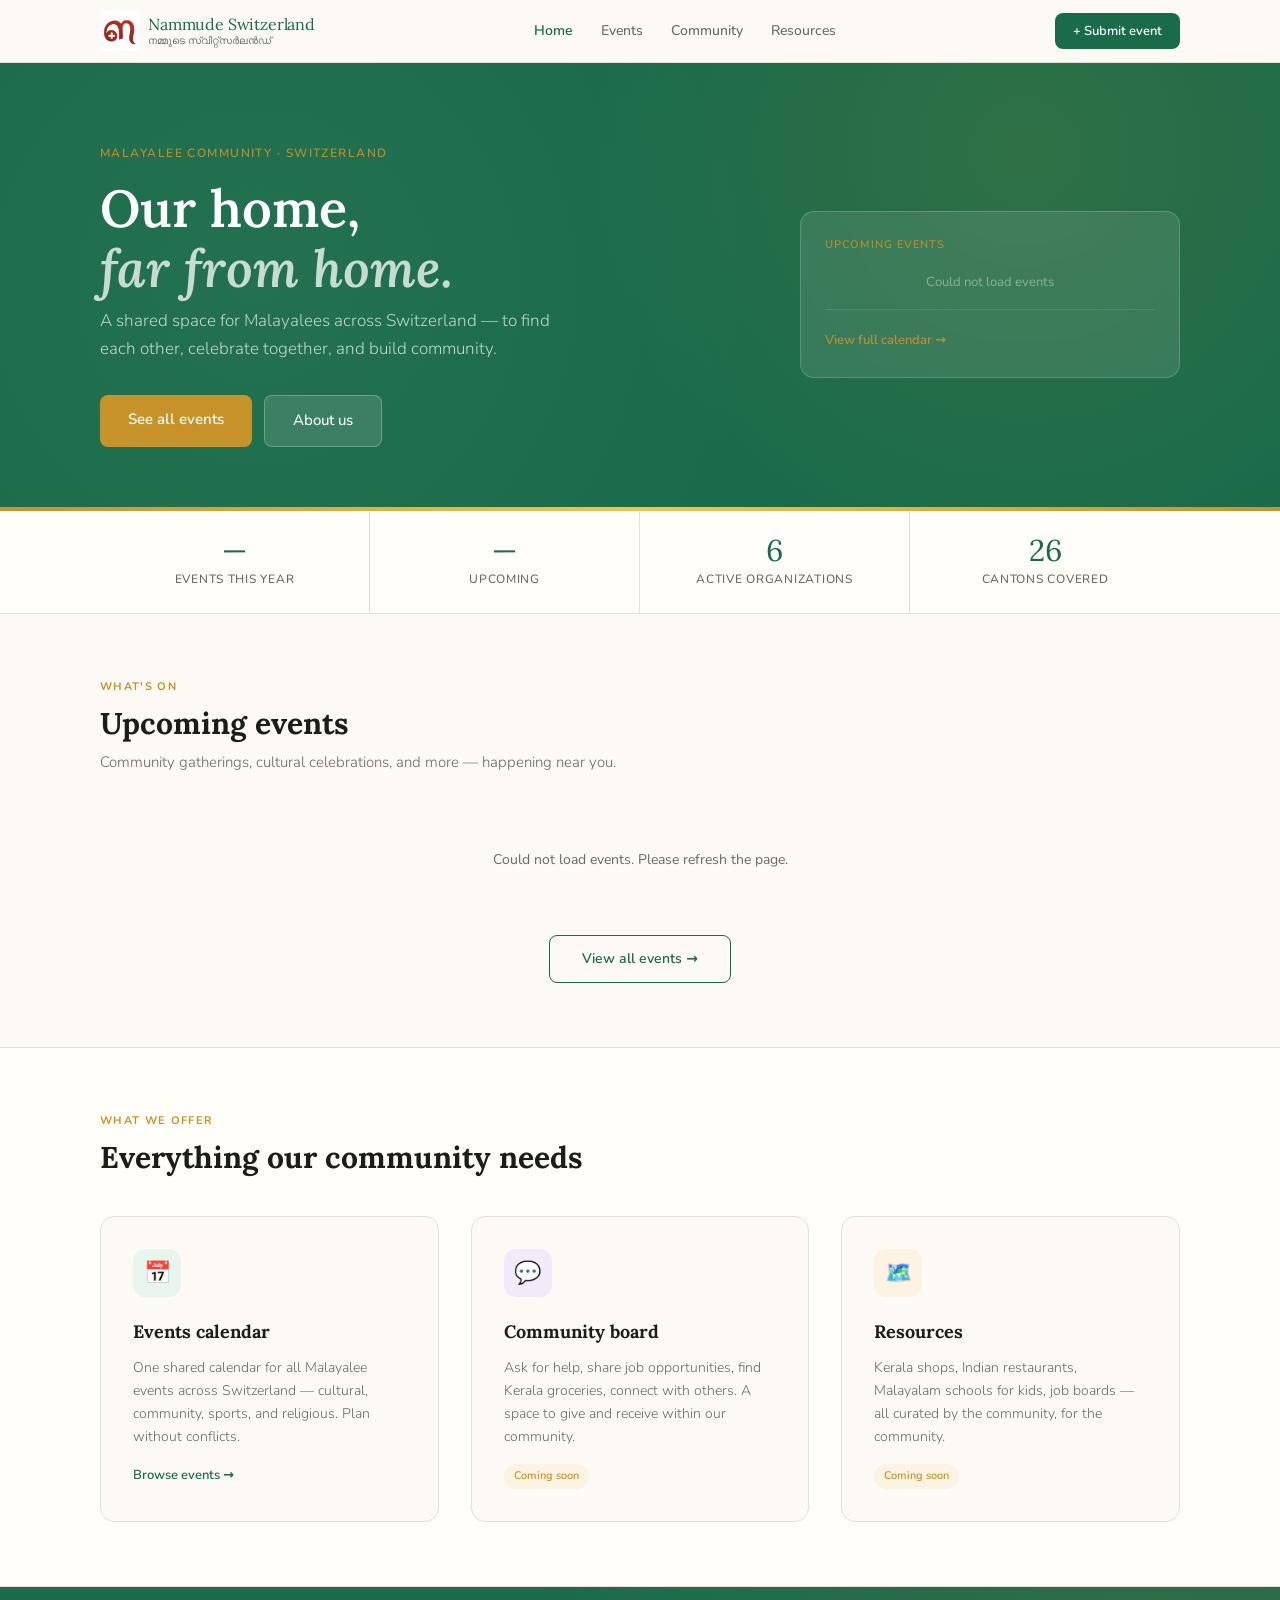
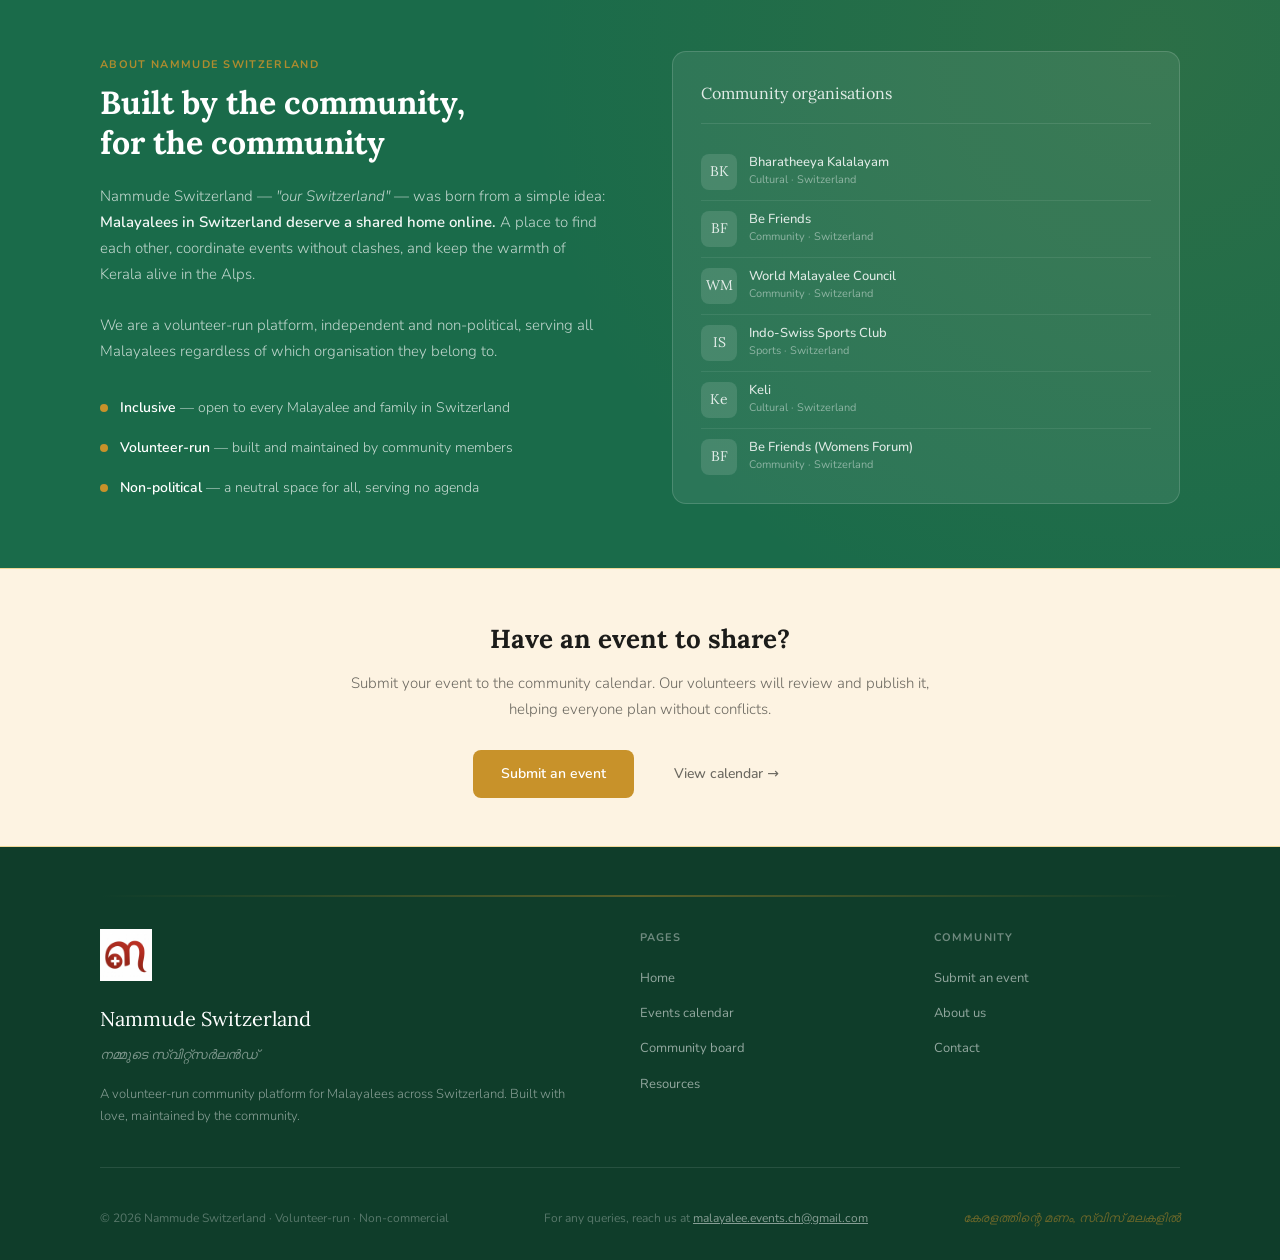
==== commit cc796259: "Add files via upload added email in footer" ====
--- a/index.html
+++ b/index.html
@@ -1006,6 +1006,7 @@
     </div>
     <div class="footer-bottom">
       <span class="footer-copy">© 2026 Nammude Switzerland · Volunteer-run · Non-commercial</span>
+      <span class="footer-copy">For any queries, reach us at <a href="mailto:malayalee.events.ch@gmail.com" style="color:rgba(255,255,255,0.5);text-decoration:underline;">malayalee.events.ch@gmail.com</a></span>
       <span class="kasavu-text">കേരളത്തിന്റെ മണം, സ്വിസ് മലകളിൽ</span>
     </div>
   </div>
--- a/style.css
+++ b/style.css
@@ -153,17 +153,17 @@
 
 /* ── Shared badges ── */
 .badge { display: inline-block; padding: 2px 8px; border-radius: 999px; font-size: 11px; font-weight: 500; }
-.b-holiday     { background: #fdecea;   color: #c0392b; }
-.b-community   { background: #e8f5ee;   color: #1a6b4a; }
-.b-cultural    { background: #f2eaf8;   color: #6c3483; }
-.b-religious   { background: #fdf3e2;   color: #c8922a; }
-.b-sports      { background: #e8f0f8;   color: #1a5276; }
-.b-information { background: #f4f4f2;   color: #5a5a5a; }
-.b-public      { background: #e8f5ee;   color: #1a6b4a; }
-.b-members     { background: #f2eaf8;   color: #6c3483; }
-.b-private     { background: #fdf3e2;   color: #c8922a; }
-.b-govt        { background: #e8f0f8;   color: #1a5276; }
-.b-multiday    { background: #fff3cd;   color: #856404; }
+.b-holiday     { background: #F1F5F9;   color: #334155; }
+.b-community   { background: #DCFCE7;   color: #166534; }
+.b-cultural    { background: #EDE9FE;   color: #5B21B6; }
+.b-religious   { background: #FFE4E6;   color: #9F1239; }
+.b-sports      { background: #DBEAFE;   color: #1E40AF; }
+.b-information { background: #F1F5F9;   color: #334155; }
+.b-public      { background: #CCFBF1;   color: #0F766E; }
+.b-members     { background: #FEF3C7;   color: #92400E; }
+.b-private     { background: #FFEDD5;   color: #9A3412; }
+.b-govt        { background: #F1F5F9;   color: #334155; }
+.b-multiday    { background: #FEF9C3;   color: #854D0E; }
 
 /* ── Shared spinner & animations ── */
 .spinner {
